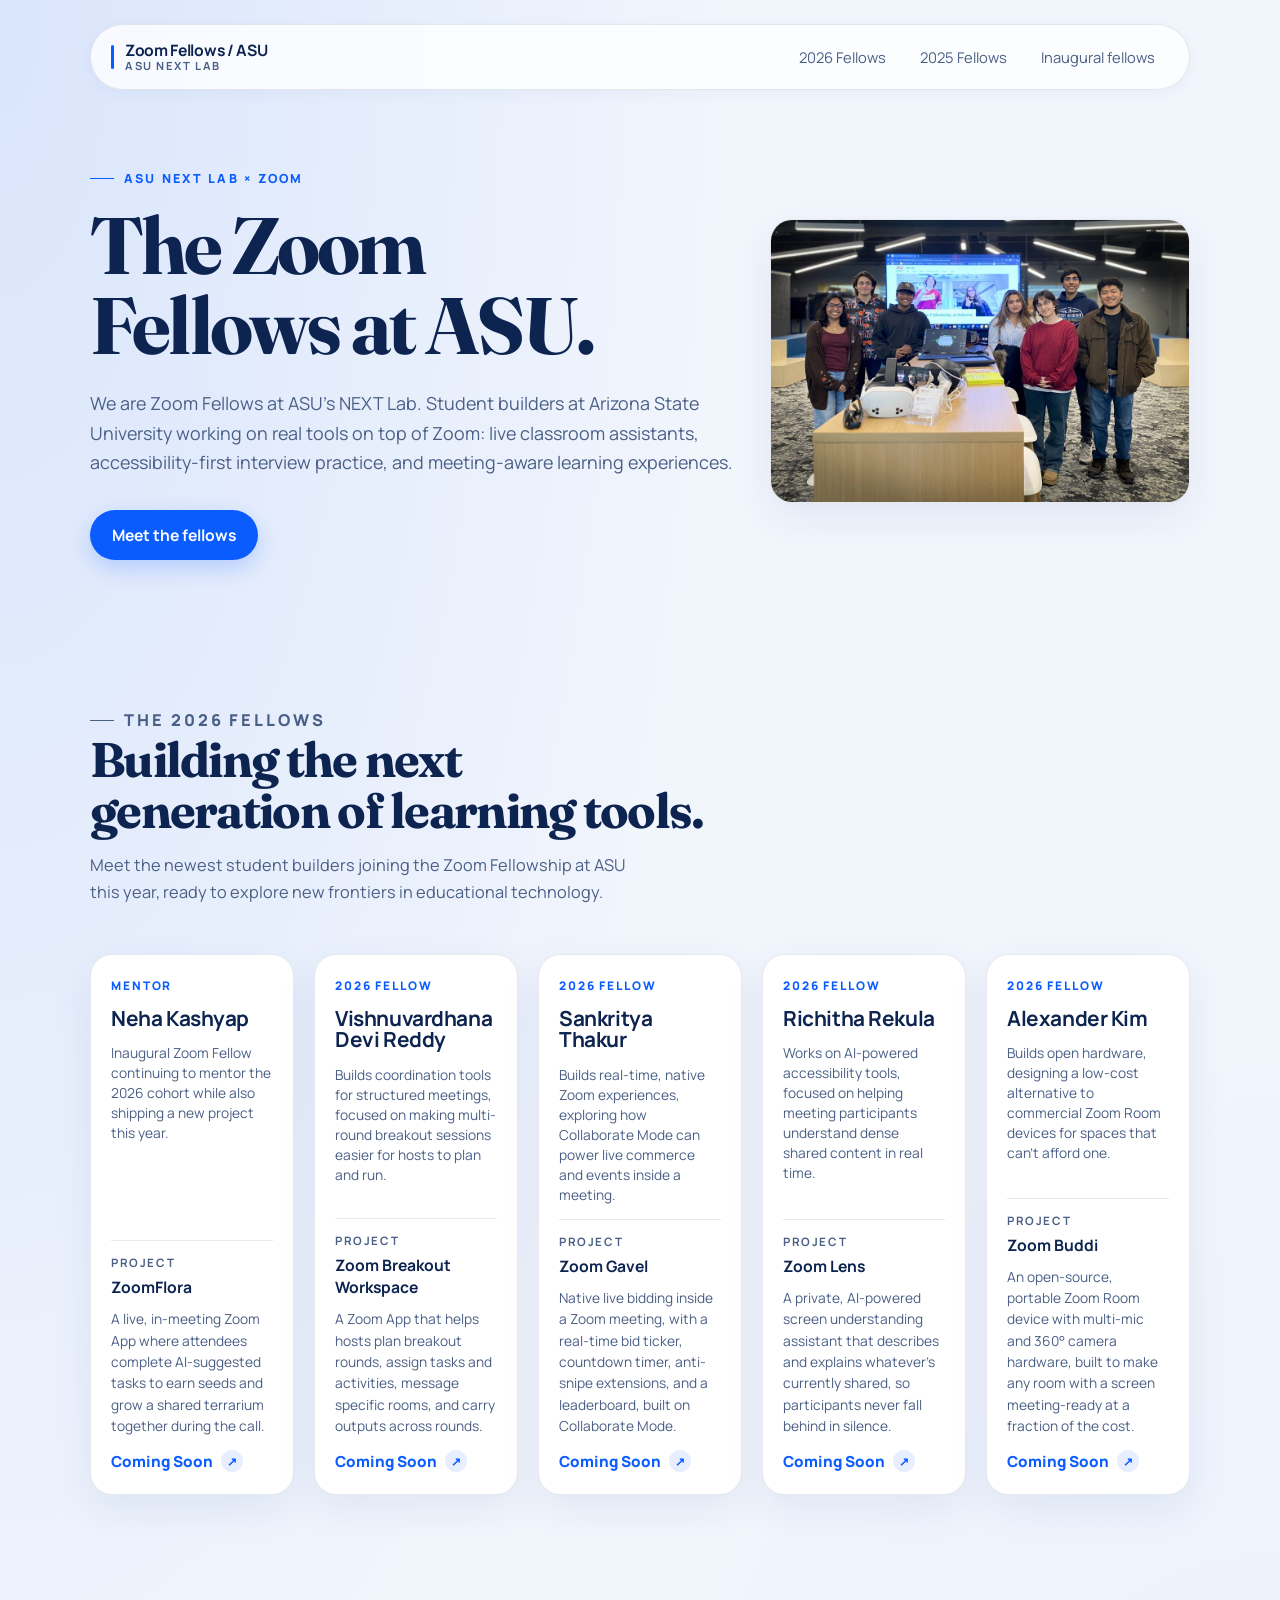
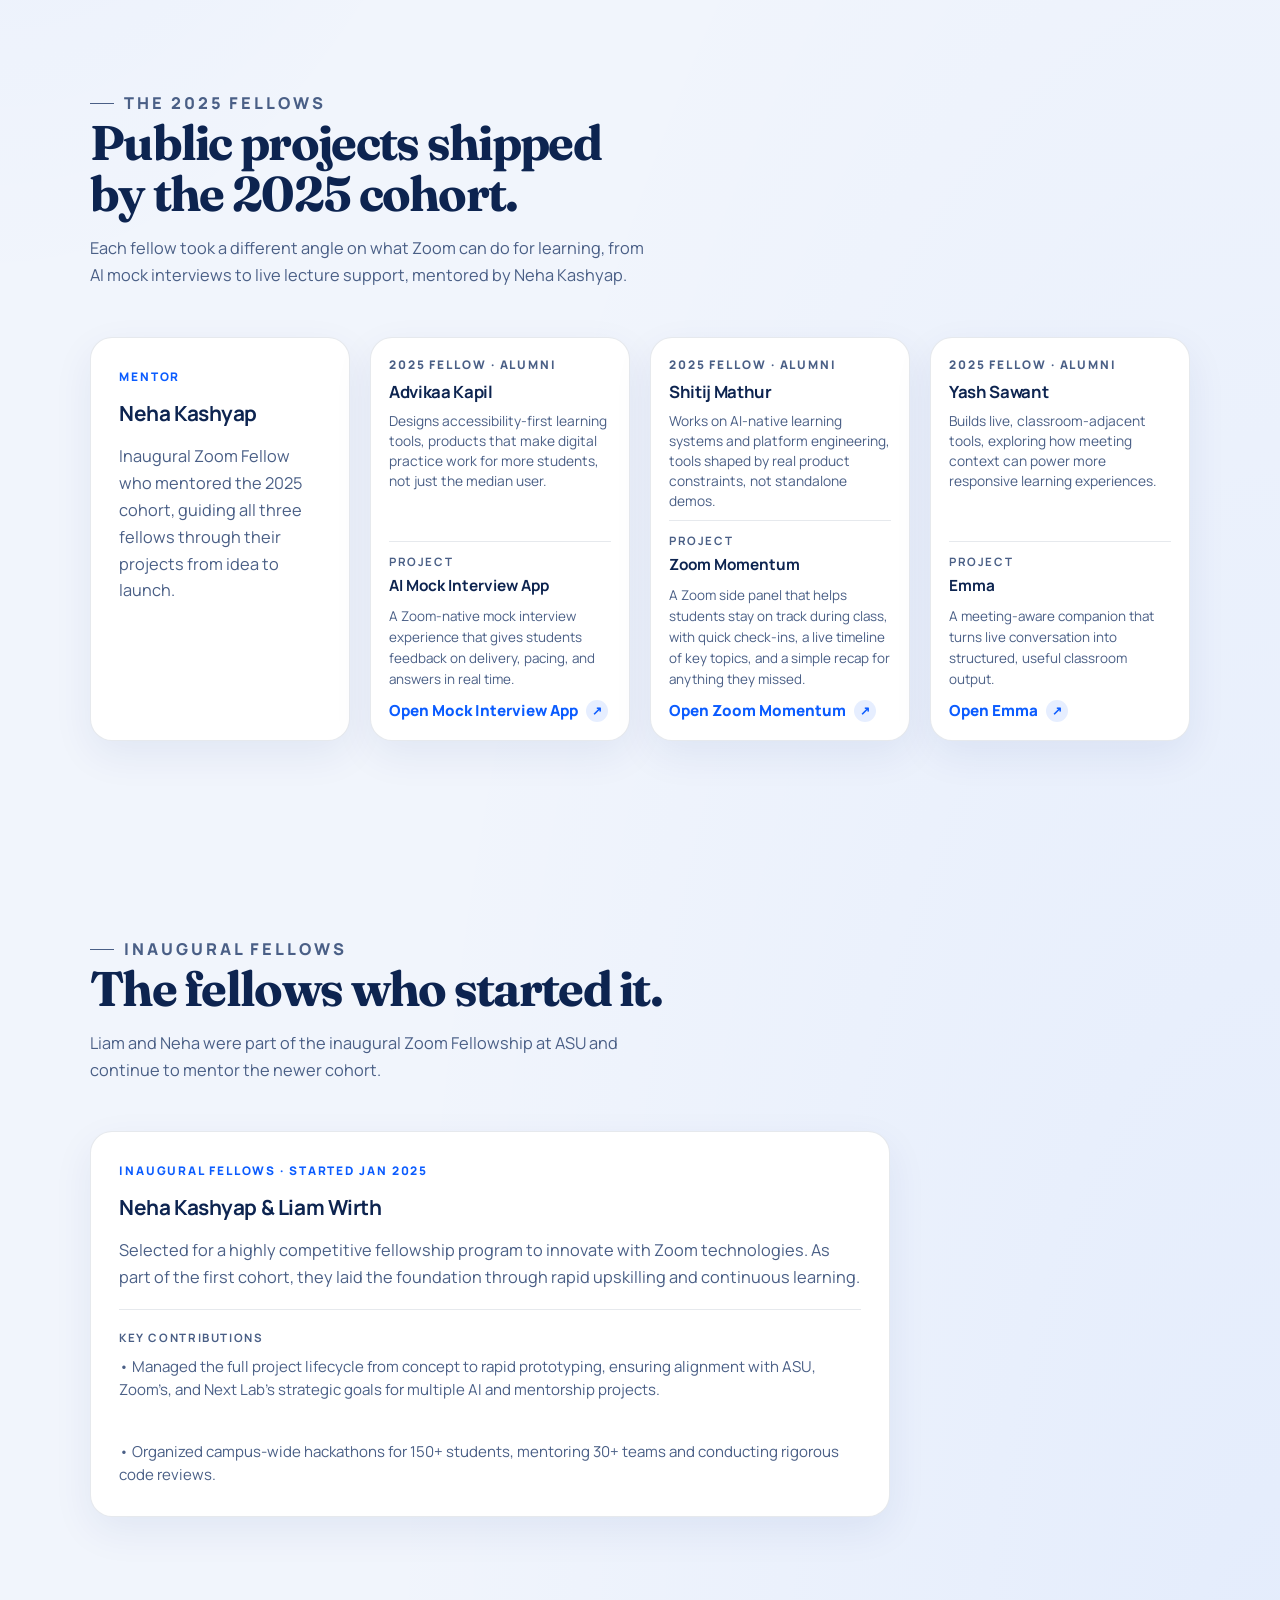
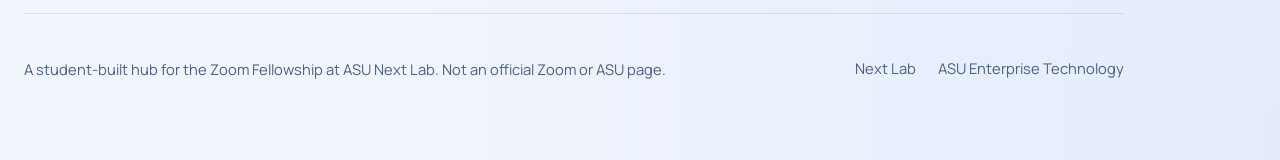
==== websites/nextlab-zoom-fellows/index.html @ fbfc12cf "Initial commit" ====
<!DOCTYPE html>
<html lang="en">
<head>
  <meta charset="UTF-8" />
  <meta name="viewport" content="width=device-width, initial-scale=1.0" />
  <title>Zoom Fellows at ASU</title>
  <meta
    name="description"
    content="Meet the Zoom Fellows at Arizona State University, student builders making real tools on top of Zoom through ASU Next Lab."
  />
  <link rel="preconnect" href="https://fonts.googleapis.com" />
  <link rel="preconnect" href="https://fonts.gstatic.com" crossorigin />
  <link
    href="https://fonts.googleapis.com/css2?family=Fraunces:opsz,wght@9..144,500;9..144,600&family=Manrope:wght@400;500;600;700;800&display=swap"
    rel="stylesheet"
  />
  <link rel="icon" href="./favicon.svg" type="image/svg+xml" />
  <script>document.documentElement.classList.add("js");</script>
  <link rel="stylesheet" href="./styles.css" />
</head>
<body>
  <a class="skip-link" href="#top">Skip to content</a>
  <div class="page-shell">
    <header class="site-header">
      <a class="brand" href="#top" aria-label="Zoom Fellows at ASU home">
        <span class="brand-copy">
          <strong>Zoom Fellows / ASU</strong>
          <small>ASU Next Lab</small>
        </span>
      </a>
      <nav class="site-nav" aria-label="Primary">
        <a href="#fellows-2026">2026 Fellows</a>
        <a href="#fellows-2025">2025 Fellows</a>
        <a href="#inaugural">Inaugural fellows</a>
      </nav>
    </header>

    <main id="top">
      <section class="hero section">
        <div class="hero-intro reveal">
          <div class="hero-copy">
            <p class="eyebrow">ASU Next Lab × Zoom</p>
            <h1>The Zoom Fellows at ASU.</h1>
            <p class="hero-text">
              We are Zoom Fellows at ASU's NEXT Lab. Student builders at
              Arizona State University working on real tools on top of Zoom:
              live classroom assistants, accessibility-first interview
              practice, and meeting-aware learning experiences.
            </p>
            <div class="hero-actions">
              <a class="button button-primary" href="#fellows-2026">Meet the fellows</a>
            </div>
          </div>
          <figure class="hero-photo">
            <img
              src="./fellows-group.png"
              alt="Zoom fellows group photo at ASU Next Lab"
              loading="lazy"
            />
          </figure>
        </div>
      </section>

      <!-- NEW 2026 COHORT SECTION -->
      <section id="fellows-2026" class="section fellows-section">
        <div class="section-heading reveal">
          <p class="eyebrow">The 2026 fellows</p>
          <h2>Building the next generation of learning tools.</h2>
          <p>
            Meet the newest student builders joining the Zoom Fellowship at ASU this year, ready to explore new frontiers in educational technology.
          </p>
        </div>

        <div class="fellows-grid fellows-grid--five reveal">
          <article class="fellow-card">
            <p class="fellow-role fellow-role--mentor">Mentor</p>
            <h3>Neha Kashyap</h3>
            <p class="fellow-bio">
              Inaugural Zoom Fellow continuing to mentor the 2026 cohort while also shipping a new project this year.
            </p>
            <div class="fellow-project">
              <span>Project</span>
              <strong>ZoomFlora</strong>
              <p>
                A live, in-meeting Zoom App where attendees complete AI-suggested tasks to earn seeds and grow a shared terrarium together during the call.
              </p>
            </div>
            <a class="text-link" href="#" aria-label="Link coming soon">
              Coming Soon
              <span class="text-link-arrow" aria-hidden="true">↗</span>
            </a>
          </article>

          <article class="fellow-card">
            <p class="fellow-role">2026 fellow</p>
            <h3>Vishnuvardhana Devi Reddy</h3>
            <p class="fellow-bio">
              Builds coordination tools for structured meetings, focused on making multi-round breakout sessions easier for hosts to plan and run.
            </p>
            <div class="fellow-project">
              <span>Project</span>
              <strong>Zoom Breakout Workspace</strong>
              <p>
                A Zoom App that helps hosts plan breakout rounds, assign tasks and activities, message specific rooms, and carry outputs across rounds.
              </p>
            </div>
            <a class="text-link" href="#" aria-label="Link coming soon">
              Coming Soon
              <span class="text-link-arrow" aria-hidden="true">↗</span>
            </a>
          </article>

          <article class="fellow-card">
            <p class="fellow-role">2026 fellow</p>
            <h3>Sankritya Thakur</h3>
            <p class="fellow-bio">
              Builds real-time, native Zoom experiences, exploring how Collaborate Mode can power live commerce and events inside a meeting.
            </p>
            <div class="fellow-project">
              <span>Project</span>
              <strong>Zoom Gavel</strong>
              <p>
                Native live bidding inside a Zoom meeting, with a real-time bid ticker, countdown timer, anti-snipe extensions, and a leaderboard, built on Collaborate Mode.
              </p>
            </div>
            <a class="text-link" href="#" aria-label="Link coming soon">
              Coming Soon
              <span class="text-link-arrow" aria-hidden="true">↗</span>
            </a>
          </article>

          <article class="fellow-card">
            <p class="fellow-role">2026 fellow</p>
            <h3>Richitha Rekula</h3>
            <p class="fellow-bio">
              Works on AI-powered accessibility tools, focused on helping meeting participants understand dense shared content in real time.
            </p>
            <div class="fellow-project">
              <span>Project</span>
              <strong>Zoom Lens</strong>
              <p>
                A private, AI-powered screen understanding assistant that describes and explains whatever's currently shared, so participants never fall behind in silence.
              </p>
            </div>
            <a class="text-link" href="#" aria-label="Link coming soon">
              Coming Soon
              <span class="text-link-arrow" aria-hidden="true">↗</span>
            </a>
          </article>

          <article class="fellow-card">
            <p class="fellow-role">2026 fellow</p>
            <h3>Alexander Kim</h3>
            <p class="fellow-bio">
              Builds open hardware, designing a low-cost alternative to commercial Zoom Room devices for spaces that can't afford one.
            </p>
            <div class="fellow-project">
              <span>Project</span>
              <strong>Zoom Buddi</strong>
              <p>
                An open-source, portable Zoom Room device with multi-mic and 360° camera hardware, built to make any room with a screen meeting-ready at a fraction of the cost.
              </p>
            </div>
            <a class="text-link" href="#" aria-label="Link coming soon">
              Coming Soon
              <span class="text-link-arrow" aria-hidden="true">↗</span>
            </a>
          </article>
        </div>
      </section>

      <!-- 2025 COHORT SECTION -->
      <section id="fellows-2025" class="section fellows-section">
        <div class="section-heading reveal">
          <p class="eyebrow">The 2025 fellows</p>
          <h2>Public projects shipped by the 2025 cohort.</h2>
          <p>
            Each fellow took a different angle on what Zoom can do for
            learning, from AI mock interviews to live lecture support,
            mentored by Neha Kashyap.
          </p>
        </div>

        <div class="fellows-grid reveal">
          <article class="fellow-card">
            <p class="fellow-role fellow-role--mentor">Mentor</p>
            <h3>Neha Kashyap</h3>
            <p class="fellow-bio">
              Inaugural Zoom Fellow who mentored the 2025 cohort, guiding all
              three fellows through their projects from idea to launch.
            </p>
          </article>

          <article class="fellow-card fellow-card--compact">
            <p class="fellow-role fellow-role--alumni">2025 fellow · alumni</p>
            <h3>Advikaa Kapil</h3>
            <p class="fellow-bio">
              Designs accessibility-first learning tools, products that make
              digital practice work for more students, not just the median user.
            </p>
            <div class="fellow-project">
              <span>Project</span>
              <strong>AI Mock Interview App</strong>
              <p>
                A Zoom-native mock interview experience that gives students
                feedback on delivery, pacing, and answers in real time.
              </p>
            </div>
            <a
              class="text-link"
              href="https://zoom-ai-showcase.vercel.app/"
              target="_blank"
              rel="noopener noreferrer"
              aria-label="Open Advikaa's AI Mock Interview App, opens in a new tab"
            >
              Open Mock Interview App
              <span class="text-link-arrow" aria-hidden="true">↗</span>
            </a>
          </article>

          <article class="fellow-card fellow-card--compact">
            <p class="fellow-role fellow-role--alumni">2025 fellow · alumni</p>
            <h3>Shitij Mathur</h3>
            <p class="fellow-bio">
              Works on AI-native learning systems and platform engineering,
              tools shaped by real product constraints, not standalone demos.
            </p>
            <div class="fellow-project">
              <span>Project</span>
              <strong>Zoom Momentum</strong>
              <p>
                A Zoom side panel that helps students stay on track during
                class, with quick check-ins, a live timeline of key topics,
                and a simple recap for anything they missed.
              </p>
            </div>
            <a
              class="text-link"
              href="https://zoom-momentum.vercel.app/"
              target="_blank"
              rel="noopener noreferrer"
              aria-label="Open Zoom Momentum, opens in a new tab"
            >
              Open Zoom Momentum
              <span class="text-link-arrow" aria-hidden="true">↗</span>
            </a>
          </article>

          <article class="fellow-card fellow-card--compact">
            <p class="fellow-role fellow-role--alumni">2025 fellow · alumni</p>
            <h3>Yash Sawant</h3>
            <p class="fellow-bio">
              Builds live, classroom-adjacent tools, exploring how meeting
              context can power more responsive learning experiences.
            </p>
            <div class="fellow-project">
              <span>Project</span>
              <strong>Emma</strong>
              <p>
                A meeting-aware companion that turns live conversation into
                structured, useful classroom output.
              </p>
            </div>
            <a
              class="text-link"
              href="https://emma-eight-azure.vercel.app/"
              target="_blank"
              rel="noopener noreferrer"
              aria-label="Open Yash's Emma project, opens in a new tab"
            >
              Open Emma
              <span class="text-link-arrow" aria-hidden="true">↗</span>
            </a>
          </article>
        </div>
      </section>

      <!-- INAUGURAL COHORT SECTION -->
      <section id="inaugural" class="section fellows-section">
        <div class="section-heading reveal">
          <p class="eyebrow">Inaugural fellows</p>
          <h2>The fellows who started it.</h2>
          <p>
            Liam and Neha were part of the inaugural Zoom Fellowship at ASU
            and continue to mentor the newer cohort.
          </p>
        </div>
        
        <div class="fellows-grid reveal">
          <article class="fellow-card" style="grid-column: 1 / -1; max-width: 800px;">
            <p class="fellow-role">Inaugural fellows · Started Jan 2025</p>
            <h3>Neha Kashyap & Liam Wirth</h3>
            <p class="fellow-bio">
              Selected for a highly competitive fellowship program to innovate with Zoom technologies. As part of the first cohort, they laid the foundation through rapid upskilling and continuous learning.
            </p>
            <div class="fellow-project">
              <span>Key Contributions</span>
              <p>
                • Managed the full project lifecycle from concept to rapid prototyping, ensuring alignment with ASU, Zoom’s, and Next Lab’s strategic goals for multiple AI and mentorship projects.
              </p>
              <br>
              <p>
                • Organized campus-wide hackathons for 150+ students, mentoring 30+ teams and conducting rigorous code reviews.
              </p>
            </div>
          </article>
        </div>
      </section>
    </main>

    <footer class="site-footer">
      <p>
        A student-built hub for the Zoom Fellowship at ASU Next Lab. Not an
        official Zoom or ASU page.
      </p>
      <nav class="footer-links" aria-label="Footer">
        <a href="https://nextlab.asu.edu/" target="_blank" rel="noopener noreferrer" aria-label="Visit Next Lab, opens in a new tab">Next Lab</a>
        <a href="https://tech.asu.edu/features/zoom-innovation-lab" target="_blank" rel="noopener noreferrer" aria-label="Visit ASU Enterprise Technology, opens in a new tab">ASU Enterprise Technology</a>
      </nav>
    </footer>
  </div>

  <script src="./script.js"></script>
</body>
</html>
---- websites/nextlab-zoom-fellows/styles.css ----
:root {
  --bg: #f1f5fc;
  --paper: #ffffff;
  --ink: #0d2450;
  --muted: #4a5f86;
  --line: rgba(17, 38, 79, 0.1);
  --gold: #6f5300;
  --zoom: #0b5cff;
  --zoom-deep: #073b9f;
  --zoom-soft: rgba(11, 92, 255, 0.1);
  --shadow: 0 14px 40px rgba(8, 44, 126, 0.07);
  --radius-lg: 22px;
  --radius-md: 16px;
  --max: 1100px;
}

* {
  box-sizing: border-box;
}

html {
  scroll-behavior: smooth;
}

body {
  margin: 0;
  font-family: "Manrope", sans-serif;
  color: var(--ink);
  background:
    radial-gradient(ellipse at top left, rgba(11, 92, 255, 0.1), transparent 40%),
    radial-gradient(ellipse at bottom right, rgba(11, 92, 255, 0.06), transparent 50%),
    var(--bg);
}

a {
  color: inherit;
}

.skip-link {
  position: fixed;
  top: 12px;
  left: 12px;
  z-index: 100;
  padding: 10px 14px;
  border-radius: 10px;
  color: #f8fbff;
  background: var(--zoom);
  text-decoration: none;
  transform: translateY(-160%);
}

.skip-link:focus {
  transform: translateY(0);
}

.page-shell {
  max-width: 1280px;
  margin: 0 auto;
  padding: 24px;
}

.site-header,
.site-footer,
.section {
  max-width: var(--max);
  margin: 0 auto;
}

.site-header {
  position: sticky;
  top: 12px;
  z-index: 20;
  display: flex;
  justify-content: space-between;
  align-items: center;
  gap: 24px;
  padding: 14px 20px;
  background: rgba(255, 255, 255, 0.78);
  backdrop-filter: blur(16px);
  border: 1px solid var(--line);
  border-radius: 999px;
  box-shadow: 0 4px 16px rgba(8, 44, 126, 0.04);
  transition: background 240ms ease, box-shadow 240ms ease, border-color 240ms ease;
}

.site-header.is-scrolled {
  background: rgba(255, 255, 255, 0.96);
  border-color: rgba(11, 92, 255, 0.16);
  box-shadow: 0 10px 28px rgba(8, 44, 126, 0.1);
}

.site-header a:focus-visible,
.button:focus-visible,
.text-link:focus-visible,
.footer-links a:focus-visible {
  outline: 3px solid var(--zoom);
  outline-offset: 4px;
  border-radius: 10px;
}

.brand,
.site-nav a {
  text-decoration: none;
}

.brand {
  display: inline-flex;
  align-items: center;
  gap: 10px;
  min-width: 0;
}

.brand-copy {
  position: relative;
  display: grid;
  gap: 2px;
  padding-left: 14px;
  line-height: 1;
}

.brand-copy::before {
  content: "";
  position: absolute;
  left: 0;
  top: 2px;
  bottom: 2px;
  width: 3px;
  border-radius: 999px;
  background: var(--zoom);
}

.brand-copy strong {
  font-size: 0.98rem;
  letter-spacing: -0.02em;
}

.brand-copy small {
  color: var(--muted);
  font-size: 0.7rem;
  font-weight: 700;
  letter-spacing: 0.14em;
  text-transform: uppercase;
}

.site-nav {
  display: flex;
  gap: 6px;
  font-size: 0.92rem;
  color: var(--muted);
}

.site-nav a {
  padding: 8px 14px;
  border-radius: 999px;
  transition: color 180ms ease, background 180ms ease;
}

.site-nav a:hover,
.text-link:hover,
.footer-links a:hover {
  color: var(--zoom);
}

.site-nav a:hover {
  background: var(--zoom-soft);
}

.section {
  padding: 96px 0;
}

#fellows,
#continuing,
#projects {
  scroll-margin-top: 110px;
}

.eyebrow {
  display: inline-flex;
  align-items: center;
  gap: 10px;
  margin: 0 0 18px;
  color: var(--zoom);
  font-size: 0.78rem;
  font-weight: 800;
  letter-spacing: 0.18em;
  text-transform: uppercase;
}

.eyebrow::before {
  content: "";
  width: 24px;
  height: 1px;
  background: currentColor;
}

h1,
h2,
h3 {
  margin: 0;
  line-height: 1.05;
}

h1,
h2 {
  font-family: "Fraunces", serif;
  letter-spacing: -0.035em;
  text-wrap: balance;
}

h1 {
  font-size: clamp(2.8rem, 6.5vw, 5rem);
  line-height: 1;
  margin-bottom: 24px;
}

h2 {
  max-width: 22ch;
  font-size: clamp(2rem, 3.8vw, 3.2rem);
}

h3 {
  font-size: clamp(1.3rem, 1.6vw, 1.55rem);
  letter-spacing: -0.02em;
  margin-bottom: 12px;
}

.hero {
  padding-top: 72px;
  padding-bottom: 48px;
}

.hero-intro {
  display: grid;
  grid-template-columns: minmax(0, 1fr) minmax(300px, 420px);
  gap: 24px;
  align-items: center;
}

.hero-copy {
  max-width: 720px;
}

.hero-photo {
  margin: 0;
  border-radius: var(--radius-lg);
  overflow: hidden;
  border: 1px solid var(--line);
  box-shadow: var(--shadow);
  background: var(--paper);
}

.hero-photo img {
  display: block;
  width: 100%;
  height: 100%;
  object-fit: cover;
}

.hero-text,
.fellow-bio,
.fellow-project p,
.section-heading p,
.closing-text,
.site-footer,
.continuing-list span {
  margin: 0;
  line-height: 1.65;
  color: var(--muted);
  font-size: 1.02rem;
}

.hero-text {
  max-width: 60ch;
  font-size: 1.12rem;
}

.hero-actions {
  display: flex;
  flex-wrap: wrap;
  gap: 12px;
  margin-top: 32px;
}

.button {
  display: inline-flex;
  align-items: center;
  justify-content: center;
  min-height: 50px;
  padding: 0 22px;
  border-radius: 999px;
  text-decoration: none;
  font-weight: 700;
  font-size: 0.98rem;
  transition: transform 180ms ease, border-color 180ms ease, background 180ms ease, box-shadow 180ms ease;
}

.button:hover {
  transform: translateY(-1px);
}

.button:active {
  transform: translateY(1px) scale(0.99);
}

.button-primary {
  background: var(--zoom);
  color: #f8fbff;
  box-shadow: 0 8px 22px rgba(11, 92, 255, 0.22);
}

.button-primary:hover {
  background: var(--zoom-deep);
  box-shadow: 0 12px 30px rgba(11, 92, 255, 0.3);
}

.button-secondary {
  background: transparent;
  color: var(--ink);
  border: 1px solid rgba(22, 93, 255, 0.22);
}

.button-secondary:hover {
  border-color: var(--zoom);
  background: var(--zoom-soft);
}

.section-heading {
  max-width: 720px;
  margin-bottom: 48px;
}

.section-heading h2 {
  margin-bottom: 16px;
}

.section-heading p {
  max-width: 56ch;
}

/* Fellows grid: mentor card + compact alumni cards */
.fellows-grid {
  display: grid;
  grid-template-columns: repeat(4, minmax(0, 1fr));
  gap: 20px;
}

/* 2026 cohort: 5 equal-size cards in one row */
.fellows-grid--five {
  grid-template-columns: repeat(5, minmax(0, 1fr));
}

.fellows-grid--five .fellow-card {
  padding: 22px 20px;
  gap: 14px;
}

.fellows-grid--five .fellow-bio {
  font-size: 0.86rem;
  line-height: 1.45;
}

.fellows-grid--five .fellow-project {
  padding-top: 14px;
}

.fellows-grid--five .fellow-project strong {
  font-size: 0.98rem;
}

.fellows-grid--five .fellow-project p {
  font-size: 0.86rem;
}

.fellow-card {
  display: flex;
  flex-direction: column;
  gap: 18px;
  padding: 30px 28px;
  background: var(--paper);
  border: 1px solid var(--line);
  border-radius: var(--radius-lg);
  box-shadow: var(--shadow);
  transition: transform 220ms ease, border-color 220ms ease, box-shadow 220ms ease;
}

.fellow-card:hover {
  transform: translateY(-3px);
  border-color: rgba(11, 92, 255, 0.22);
  box-shadow: 0 18px 44px rgba(8, 44, 126, 0.1);
}

/* Compact variant for alumni who are no longer active fellows */
.fellow-card--compact {
  grid-column: span 1;
  padding: 18px 18px;
  gap: 10px;
}

.fellow-card--compact .fellow-bio {
  font-size: 0.86rem;
  line-height: 1.45;
}

.fellow-card--compact h3 {
  font-size: 1.05rem;
}

.fellow-card--compact .fellow-project {
  padding-top: 12px;
}

.fellow-card--compact .fellow-project strong {
  font-size: 0.96rem;
}

.fellow-card--compact .fellow-project p {
  font-size: 0.84rem;
}

.fellow-role {
  margin: 0;
  color: var(--zoom);
  font-size: 0.74rem;
  font-weight: 800;
  letter-spacing: 0.16em;
  text-transform: uppercase;
}

.fellow-role--alumni {
  color: var(--muted);
}

.fellow-role--mentor {
  color: var(--zoom);
}

.fellow-card h3 {
  margin: 0;
}

.fellow-bio {
  flex: 1;
}

.fellow-project {
  display: grid;
  gap: 6px;
  padding-top: 20px;
  border-top: 1px solid var(--line);
}

.fellow-project span {
  color: var(--muted);
  font-size: 0.72rem;
  font-weight: 700;
  letter-spacing: 0.14em;
  text-transform: uppercase;
}

.fellow-project strong {
  font-size: 1.08rem;
  font-weight: 700;
}

.fellow-project p {
  margin-top: 4px;
  font-size: 0.94rem;
  line-height: 1.55;
}

.text-link {
  display: inline-flex;
  align-items: center;
  gap: 8px;
  margin-top: auto;
  color: var(--zoom);
  font-weight: 800;
  font-size: 0.95rem;
  text-decoration: none;
  transition: color 180ms ease;
}

.text-link-arrow {
  display: inline-flex;
  align-items: center;
  justify-content: center;
  width: 22px;
  height: 22px;
  border-radius: 50%;
  background: var(--zoom-soft);
  color: var(--zoom);
  font-size: 0.78rem;
  transition: transform 220ms ease, background 220ms ease, color 220ms ease;
}

.text-link:hover {
  color: var(--zoom-deep);
}

.text-link:hover .text-link-arrow {
  background: var(--zoom);
  color: #f8fbff;
  transform: translate(2px, -2px);
}

/* Continuing fellows: small, no card chrome */
.continuing-section {
  padding: 64px 0;
}

.continuing-list {
  list-style: none;
  margin: 0;
  padding: 0;
  display: grid;
  grid-template-columns: repeat(2, minmax(0, 1fr));
  gap: 14px 36px;
  max-width: 720px;
  border-top: 1px solid var(--line);
  padding-top: 28px;
}

.continuing-list li {
  display: flex;
  flex-direction: column;
  gap: 4px;
}

.continuing-list strong {
  font-size: 1.18rem;
  font-weight: 700;
  font-family: "Fraunces", serif;
  letter-spacing: -0.01em;
}

.continuing-list span {
  font-size: 0.85rem;
  letter-spacing: 0.04em;
  color: var(--muted);
}

/* Closing — flat, centered, no card */
.closing-section {
  padding-top: 64px;
  padding-bottom: 96px;
  text-align: center;
}

.closing-section .eyebrow {
  justify-content: center;
}

.closing-section h2 {
  max-width: 22ch;
  margin: 0 auto 16px;
}

.closing-text {
  max-width: 56ch;
  margin: 0 auto;
}

.closing-section .hero-actions {
  justify-content: center;
  margin-top: 28px;
}

.site-footer {
  display: flex;
  justify-content: space-between;
  align-items: center;
  flex-wrap: wrap;
  gap: 16px;
  padding: 28px 0 40px;
  border-top: 1px solid var(--line);
  font-size: 0.92rem;
}

.footer-links {
  display: flex;
  gap: 22px;
  flex-wrap: wrap;
}

.footer-links a {
  position: relative;
  text-decoration: none;
  padding-bottom: 2px;
  background-image: linear-gradient(currentColor, currentColor);
  background-position: 0 100%;
  background-repeat: no-repeat;
  background-size: 0% 1px;
  transition: color 180ms ease, background-size 240ms ease;
}

.footer-links a:hover {
  background-size: 100% 1px;
}

.reveal {
  opacity: 1;
  transform: none;
}

.js.reveal-active .reveal {
  opacity: 0;
  transform: translateY(20px);
  transition: opacity 600ms ease, transform 600ms ease;
}

.js.reveal-active .reveal.is-visible {
  opacity: 1;
  transform: translateY(0);
}

@media (max-width: 1180px) and (min-width: 961px) {
  .fellows-grid--five {
    grid-template-columns: repeat(3, minmax(0, 1fr));
  }
}

@media (max-width: 960px) {
  .hero-intro {
    grid-template-columns: 1fr;
  }

  .hero-photo {
    max-width: 560px;
  }

  .fellows-grid {
    grid-template-columns: 1fr;
    gap: 18px;
  }

  .fellows-grid--five {
    grid-template-columns: 1fr;
  }

  .continuing-list {
    grid-template-columns: 1fr;
  }

  .section {
    padding: 72px 0;
  }
}

@media (max-width: 640px) {
  .page-shell {
    padding: 16px;
  }

  .site-header {
    flex-direction: column;
    align-items: flex-start;
    gap: 12px;
    border-radius: 24px;
    padding: 16px 20px;
  }

  .site-nav {
    width: 100%;
    overflow-x: auto;
    scrollbar-width: none;
    padding-bottom: 2px;
  }

  .site-nav::-webkit-scrollbar {
    display: none;
  }

  .hero {
    padding-top: 48px;
  }

  .fellow-card {
    padding: 26px 22px;
  }

  .site-footer {
    flex-direction: column;
    align-items: flex-start;
  }
}

@media (prefers-reduced-motion: reduce) {
  html {
    scroll-behavior: auto;
  }

  *,
  *::before,
  *::after {
    transition-duration: 0.001ms !important;
    animation-duration: 0.001ms !important;
    animation-iteration-count: 1 !important;
  }

  .js.reveal-active .reveal,
  .js.reveal-active .reveal.is-visible {
    opacity: 1;
    transform: none;
  }

  .button:hover,
  .fellow-card:hover {
    transform: none;
  }
}
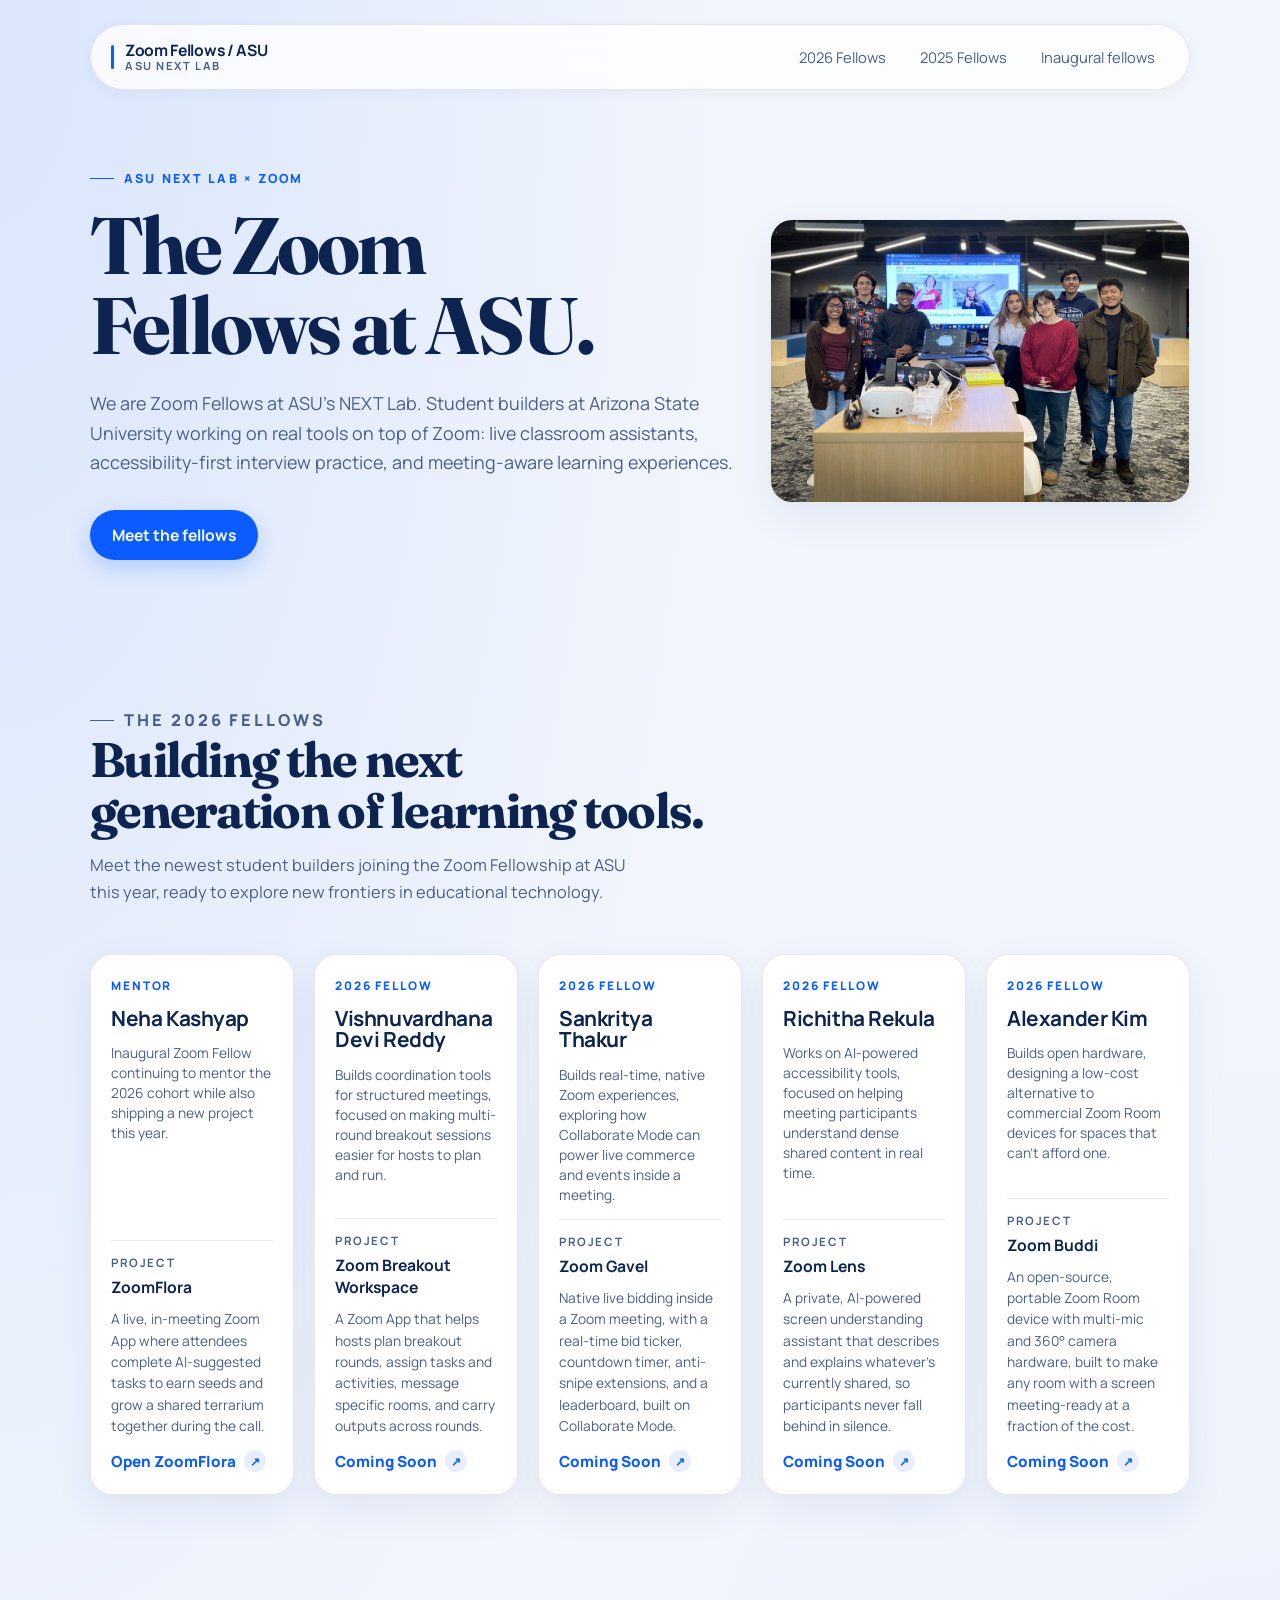
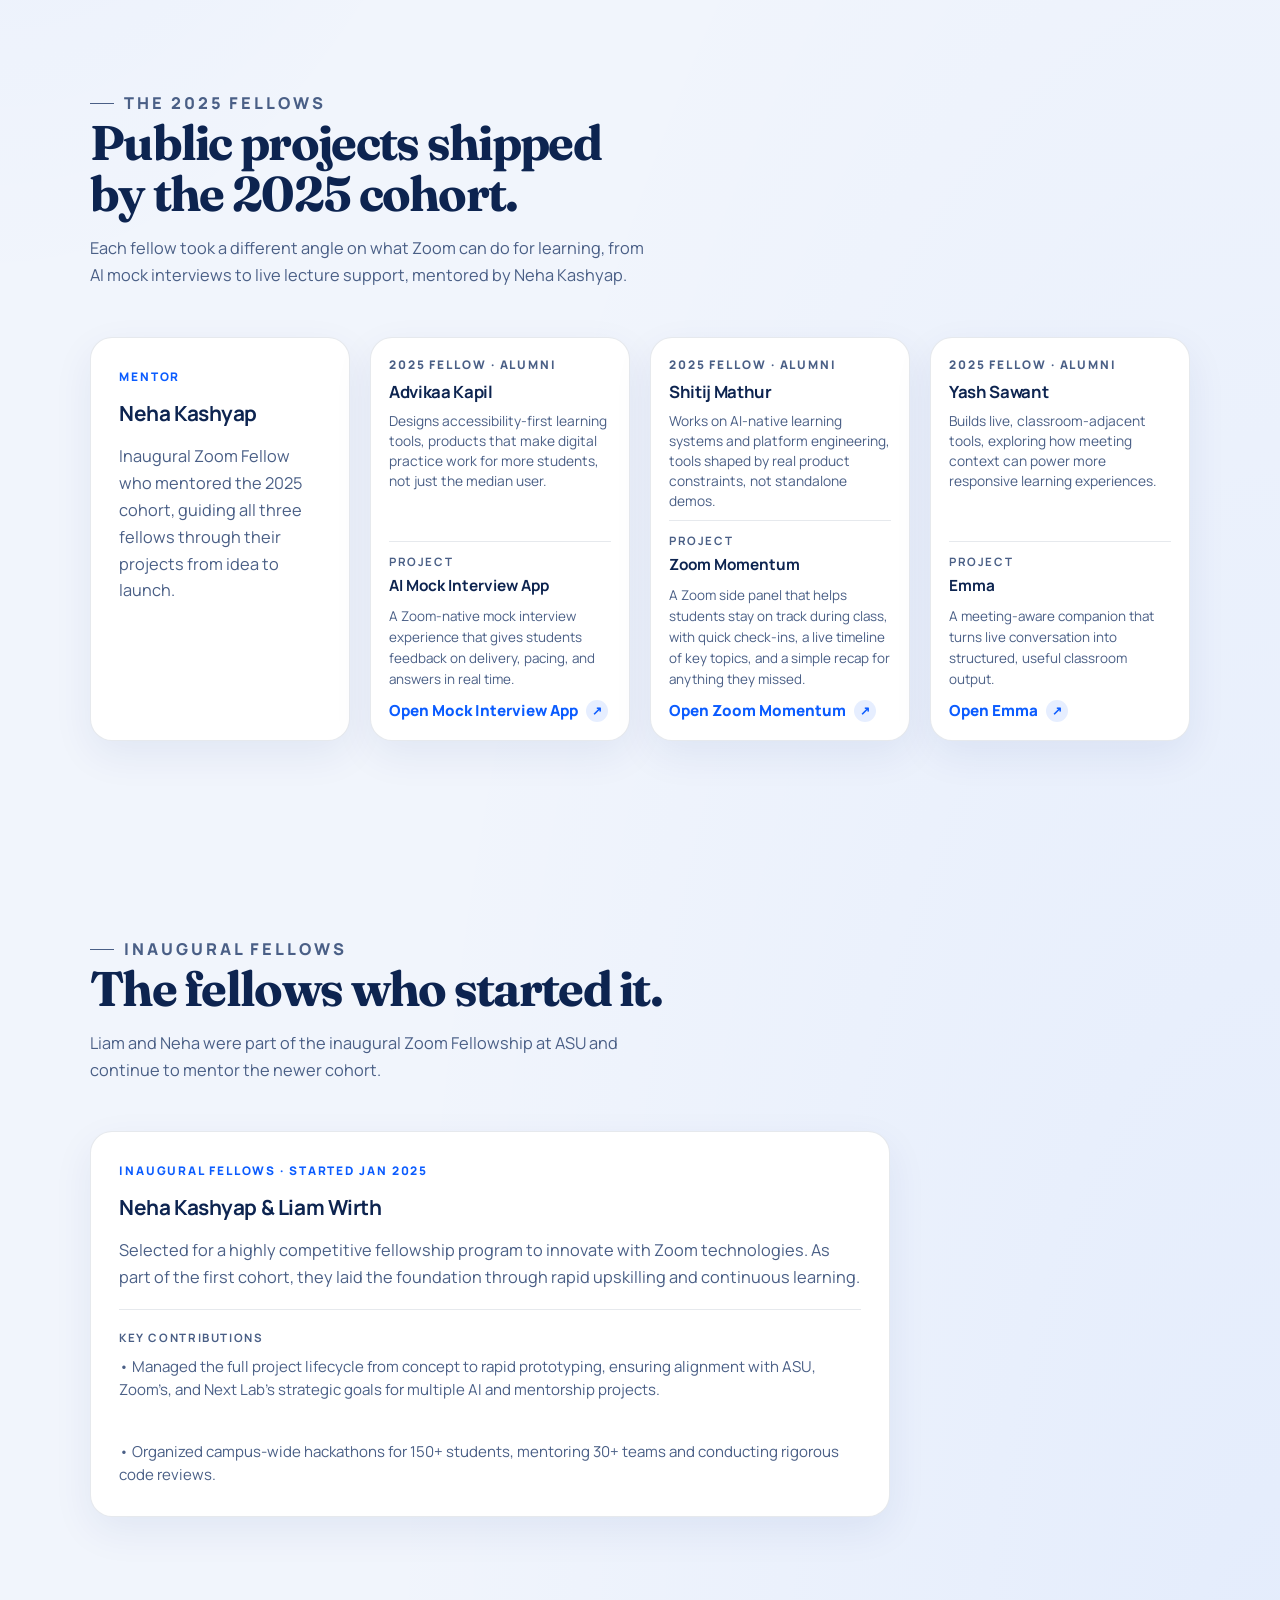
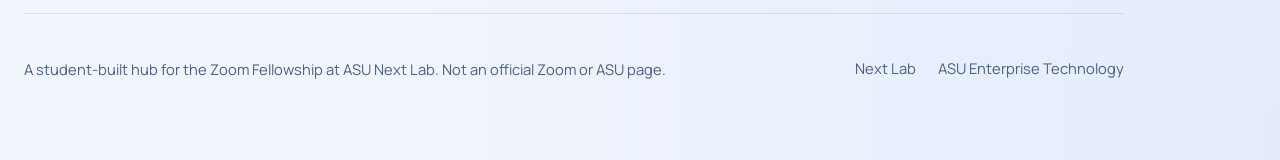
==== commit 991d3586: "Link ZoomFlora demo" ====
--- a/websites/nextlab-zoom-fellows/index.html
+++ b/websites/nextlab-zoom-fellows/index.html
@@ -85,8 +85,8 @@
                 A live, in-meeting Zoom App where attendees complete AI-suggested tasks to earn seeds and grow a shared terrarium together during the call.
               </p>
             </div>
-            <a class="text-link" href="#" aria-label="Link coming soon">
-              Coming Soon
+            <a class="text-link" href="https://zoomflora.onrender.com" target="_blank" rel="noopener noreferrer" aria-label="Open ZoomFlora, opens in a new tab">
+              Open ZoomFlora
               <span class="text-link-arrow" aria-hidden="true">↗</span>
             </a>
           </article>
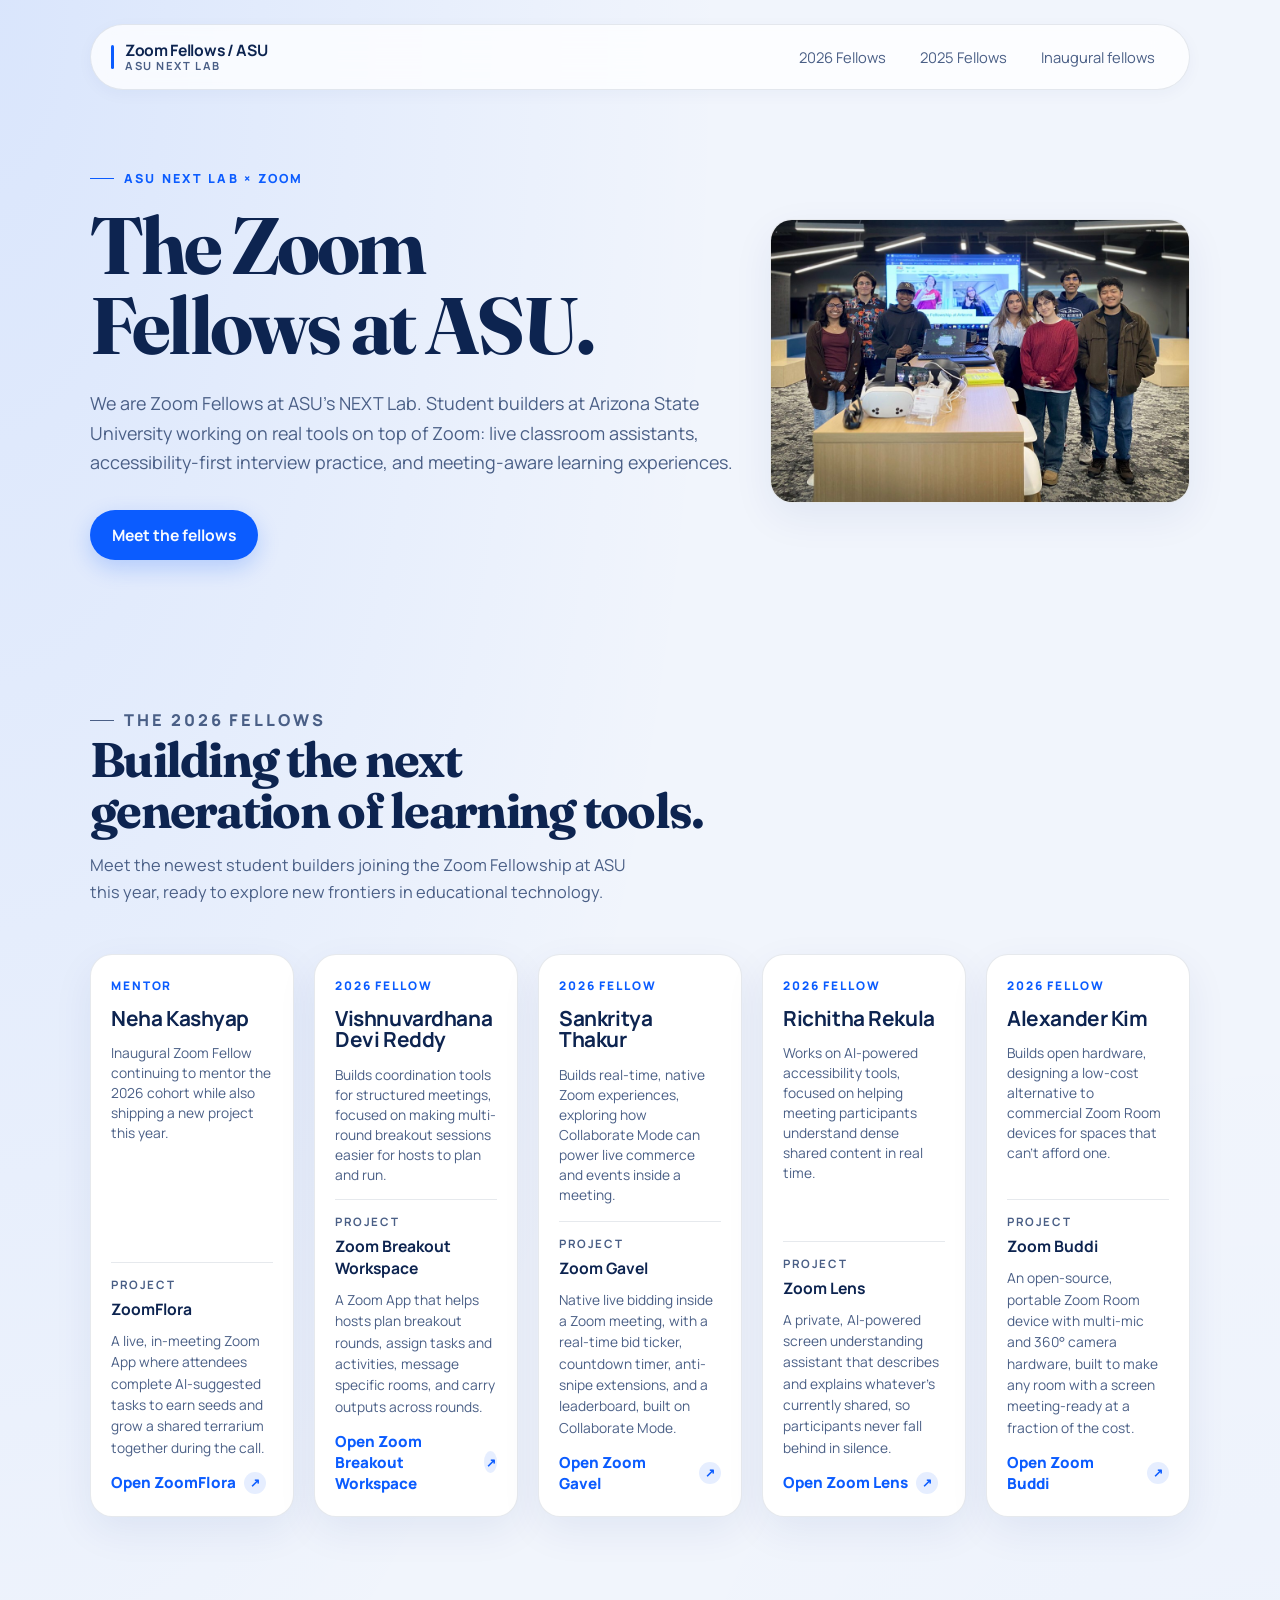
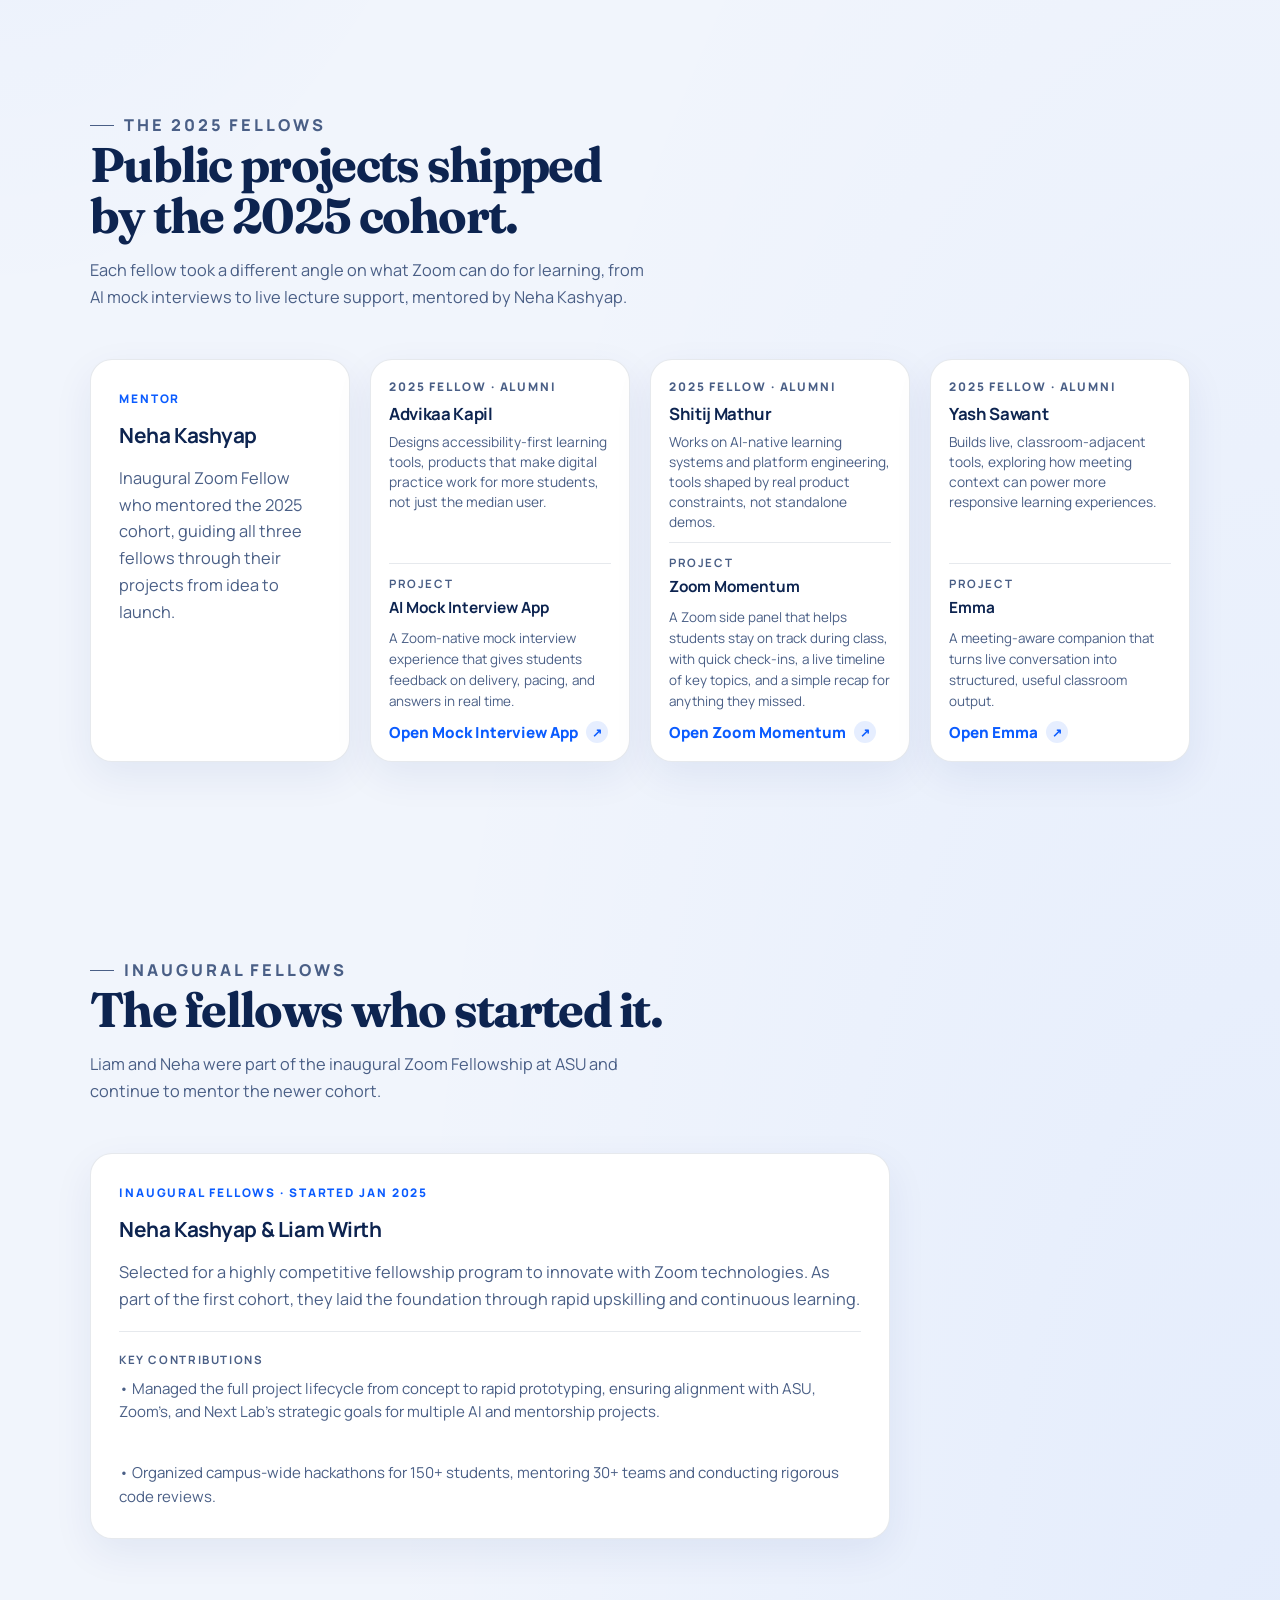
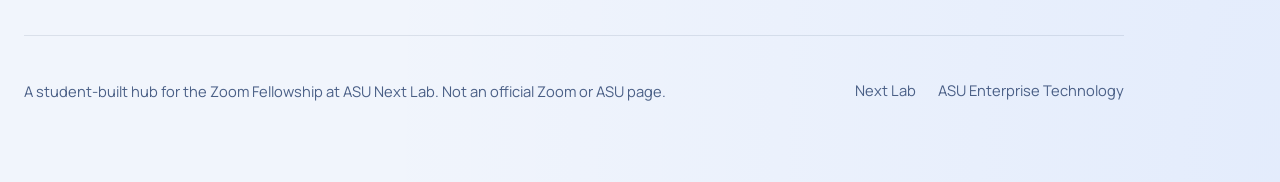
==== commit 0f64fa2d: "Link all 2026 fellow demos" ====
--- a/websites/nextlab-zoom-fellows/index.html
+++ b/websites/nextlab-zoom-fellows/index.html
@@ -104,8 +104,8 @@
                 A Zoom App that helps hosts plan breakout rounds, assign tasks and activities, message specific rooms, and carry outputs across rounds.
               </p>
             </div>
-            <a class="text-link" href="#" aria-label="Link coming soon">
-              Coming Soon
+            <a class="text-link" href="https://zoom-breakout-workspace.vercel.app/" target="_blank" rel="noopener noreferrer" aria-label="Open Zoom Breakout Workspace, opens in a new tab">
+              Open Zoom Breakout Workspace
               <span class="text-link-arrow" aria-hidden="true">↗</span>
             </a>
           </article>
@@ -123,8 +123,8 @@
                 Native live bidding inside a Zoom meeting, with a real-time bid ticker, countdown timer, anti-snipe extensions, and a leaderboard, built on Collaborate Mode.
               </p>
             </div>
-            <a class="text-link" href="#" aria-label="Link coming soon">
-              Coming Soon
+            <a class="text-link" href="https://zoomgavel.vercel.app/" target="_blank" rel="noopener noreferrer" aria-label="Open Zoom Gavel, opens in a new tab">
+              Open Zoom Gavel
               <span class="text-link-arrow" aria-hidden="true">↗</span>
             </a>
           </article>
@@ -142,8 +142,8 @@
                 A private, AI-powered screen understanding assistant that describes and explains whatever's currently shared, so participants never fall behind in silence.
               </p>
             </div>
-            <a class="text-link" href="#" aria-label="Link coming soon">
-              Coming Soon
+            <a class="text-link" href="https://zoomlens.vercel.app/" target="_blank" rel="noopener noreferrer" aria-label="Open Zoom Lens, opens in a new tab">
+              Open Zoom Lens
               <span class="text-link-arrow" aria-hidden="true">↗</span>
             </a>
           </article>
@@ -161,8 +161,8 @@
                 An open-source, portable Zoom Room device with multi-mic and 360° camera hardware, built to make any room with a screen meeting-ready at a fraction of the cost.
               </p>
             </div>
-            <a class="text-link" href="#" aria-label="Link coming soon">
-              Coming Soon
+            <a class="text-link" href="https://githyhub.github.io/Zoombuddi-page/" target="_blank" rel="noopener noreferrer" aria-label="Open Zoom Buddi, opens in a new tab">
+              Open Zoom Buddi
               <span class="text-link-arrow" aria-hidden="true">↗</span>
             </a>
           </article>
